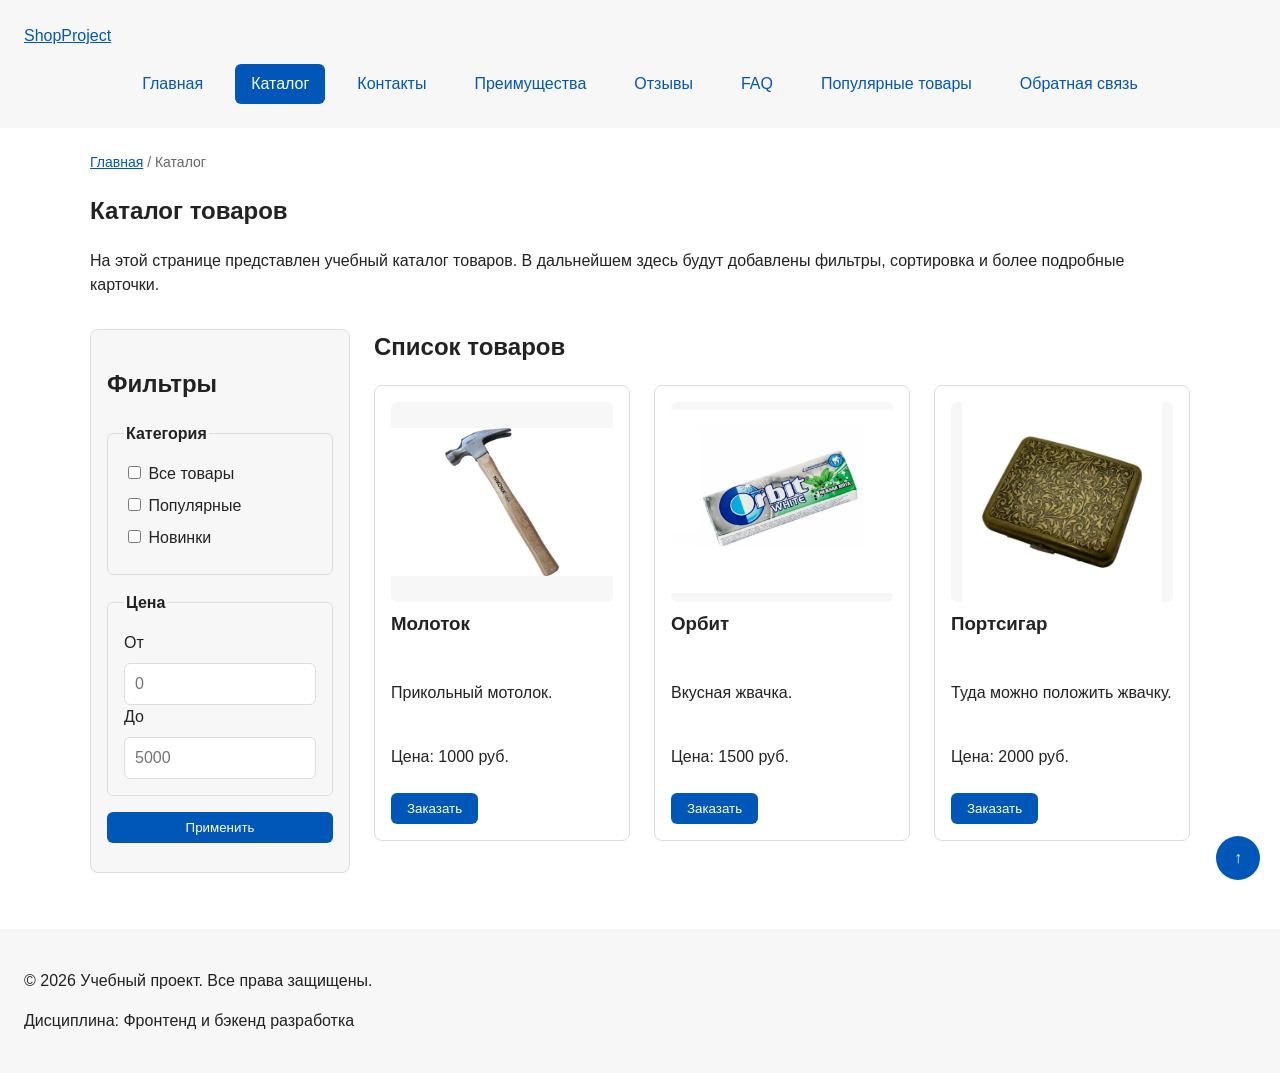
==== catalog.html @ 7b1ee163 "Initial commit" ====
<!DOCTYPE html>
<html lang="ru">

<head>
    <meta charset="UTF-8">
    <meta name="viewport" content="width=device-width, initial-scale=1.0">
    <meta name="description" content="Каталог товаров учебного интернет-магазина.">
    <meta property="og:type" content="website">
    <meta property="og:title" content="Каталог товаров учебного интернет-магазина.">
    <meta property="og:description" content="Учебный frontend-проект интернет-магазина.">
    <meta property="og:image" content="https://maksimm47.github.io/kr1-html-css-shop/images/preview.jpg">
    <title>Каталог товаров — Учебный интернет-магазин</title>
    <link rel="stylesheet" href="css/style.css">
    <link rel="stylesheet" href="css/responsive.css">
    <script src="js/main.js" defer></script>
</head>

<body>
    <header>
        <div class="site-header">
            <a class="site-logo" href="index.html">ShopProject</a>

            <nav class="site-nav" aria-label="Основная навигация">
                <ul class="site-nav__list">
                    <li><a href="index.html">Главная</a></li>
                    <li><a class="site-nav__link site-nav__link--active" href="catalog.html">Каталог</a></li>
                    <li><a href="contacts.html">Контакты</a></li>
                    <li><a href="index.html#advantages">Преимущества</a></li>
                    <li><a href="index.html#reviews">Отзывы</a></li>
                    <li><a href="index.html#faq">FAQ</a></li>
                    <li><a href="index.html#popular">Популярные товары</a></li>
                    <li><a href="index.html#contacts">Обратная связь</a></li>
                </ul>
            </nav>
        </div>
    </header>

    <main>
        <nav class="breadcrumbs" aria-label="Хлебные крошки">
            <a href="index.html">Главная</a>
            <span>Каталог</span>
        </nav>

        <section class="section">
            <h1>Каталог товаров</h1>
            <p>
                На этой странице представлен учебный каталог товаров.
                В дальнейшем здесь будут добавлены фильтры, сортировка и более
                подробные карточки.
            </p>
        </section>
        <section class="catalog-layout">
            <aside class="catalog-filters">
                <h2>Фильтры</h2>

                <form class="filters-form" action="#" method="get">
                    <fieldset>
                        <legend>Категория</legend>

                        <label>
                            <input type="checkbox" name="category" value="all">
                            Все товары
                        </label>

                        <label>
                            <input type="checkbox" name="category" value="popular">
                            Популярные
                        </label>

                        <label>
                            <input type="checkbox" name="category" value="new">
                            Новинки
                        </label>
                    </fieldset>

                    <fieldset>
                        <legend>Цена</legend>

                        <label for="price-from">От</label>
                        <input id="price-from" name="price-from" type="number" min="0" placeholder="0">

                        <label for="price-to">До</label>
                        <input id="price-to" name="price-to" type="number" min="0" placeholder="5000">
                    </fieldset>

                    <button class="button" type="submit">Применить</button>
                </form>
            </aside>

            <section class="section">
                <h2>Список товаров</h2>

                <div class="products-grid">
                    <article class="product-card">
                        <img class="product-card__image" src="images/m.webp" alt="Молоток">
                        <h3>Молоток</h3>
                        <p>Прикольный мотолок.</p>
                        <p>Цена: 1000 руб.</p>
                        <button class="button product-card__button" type="button" data-product="Товар 1">
                            Заказать
                        </button>
                    </article>

                    <article class="product-card">
                        <img class="product-card__image" src="images/orbit.webp" alt="Орбит">
                        <h3>Орбит</h3>
                        <p>Вкусная жвачка.</p>
                        <p>Цена: 1500 руб.</p>
                        <button class="button product-card__button" type="button" data-product="Товар 2">
                            Заказать
                        </button>
                    </article>

                    <article class="product-card">
                        <img class="product-card__image" src="images/ps.webp" alt="Портсигар">
                        <h3>Портсигар</h3>
                        <p>Туда можно положить жвачку.</p>
                        <p>Цена: 2000 руб.</p>
                        <button class="button product-card__button" type="button" data-product="Товар 3">
                            Заказать
                        </button>
                    </article>
                </div>
            </section>
    </main>

    <footer>
        <p>&copy; 2026 Учебный проект. Все права защищены.</p>
        <p>Дисциплина: Фронтенд и бэкенд разработка</p>
    </footer>

    <a href="#" class="to-top" aria-label="Наверх">↑</a>
</body>

</html>
---- css/style.css ----
/* ===============================
   1. Переменные проекта
   =============================== */
:root {
  /* Основные цвета проекта */
  --color-bg: #ffffff;
  --color-text: #222222;
  --color-muted: #666666;
  --color-primary: #0057b8;
  --color-primary-dark: #003f86;
  --color-border: #dddddd;
  --color-surface: #f7f7f7;
  --color-surface-accent: #eef5ff;
  --color-danger: #b00020;
  --color-success: #168a2f;
  --color-success-bg: #eefaf0;
  --color-white: #ffffff;

  /* Отступы */
  --space-xs: 4px;
  --space-sm: 8px;
  --space-md: 16px;
  --space-lg: 24px;
  --space-xl: 32px;

  /* Скругления */
  --radius-sm: 6px;
  --radius-md: 8px;
  --radius-lg: 12px;

  /* Размеры */
  --container-width: 1100px;
}

/* ===============================
   2. Базовые стили
   =============================== */
* {
  box-sizing: border-box;
}

body {
  margin: 0;
  font-family: Arial, sans-serif;
  line-height: 1.5;
  color: var(--color-text);
  background-color: var(--color-bg);
}

header,
main,
footer {
  padding: var(--space-lg);
}

header {
  background-color: var(--color-surface);
}

footer {
  background-color: var(--color-surface);
}

/* ===============================
   3. Общие элементы интерфейса
   =============================== */
a {
  color: var(--color-primary);
}

a:hover {
  color: var(--color-primary-dark);
}

a:focus-visible {
  outline: 2px solid var(--color-primary);
  outline-offset: 3px;
}

.button {
  display: inline-block;
  padding: var(--space-sm) var(--space-md);
  color: var(--color-white);
  background-color: var(--color-primary);
  text-decoration: none;
  border: none;
  border-radius: var(--radius-sm);
  cursor: pointer;
}

.button:hover {
  background-color: var(--color-primary-dark);
}

.button:focus-visible {
  outline: 2px solid var(--color-primary);
  outline-offset: 3px;
}

.button:disabled {
  opacity: 0.6;
  cursor: not-allowed;
}

html {
  scroll-behavior: smooth;
}

:target {
  outline: 2px dashed var(--color-primary);
  outline-offset: 4px;
}

/* ===============================
   4. Компоненты страницы
   =============================== */
.hero {
  max-width: var(--container-width);
  margin: 0 auto var(--space-xl);
  padding: var(--space-xl) var(--space-lg);
  background-color: var(--color-surface-accent);
  border-radius: var(--radius-lg);
}

.section {
  max-width: var(--container-width);
  margin: 0 auto var(--space-xl);
}

.section h2 {
  margin-top: 0;
}

header { 
  position: sticky; 
  top: 0; 
  z-index: 10; 
}
.product-card {
  display: flex;
  flex-direction: column;
  gap: var(--space-sm);
  margin-bottom: 0;
  padding: var(--space-md);
  border: 1px solid var(--color-border);
  border-radius: var(--radius-md);
  background-color: var(--color-bg);
}


.product-card:hover {
  border-color: var(--color-primary);
}

.product-card h3 {
  margin-top: 0;
}

.product-card .button {
  margin-top: auto;
  align-self: flex-start;
}

.product-card__image {
    display: block;
    width: 100%;
    height: 200px;
    object-fit: contain;
    background-color: var(--color-surface);
    border-radius: var(--radius-sm);
}

.aside-info {
  max-width: var(--container-width);
  margin: 0 auto var(--space-xl);
  padding: var(--space-md);
  border-left: 4px solid var(--color-primary);
  background-color: var(--color-surface);
}

.breadcrumbs {
  max-width: var(--container-width);
  margin: 0 auto var(--space-md);
  font-size: 14px;
  color: var(--color-muted);
}

.breadcrumbs a {
  color: var(--color-primary);
}

.breadcrumbs span::before {
  content: " / ";
  color: var(--color-muted);
}

.site-nav__list {
  display: flex;
  flex-wrap: wrap;
  justify-content: center;
  align-items: center;
  gap: var(--space-md);
  padding: 0;
  margin: var(--space-md) 0 0;
  list-style: none;
}

.site-nav__list a {
  display: inline-block;
  padding: var(--space-sm) var(--space-md);
  color: var(--color-primary);
  text-decoration: none;
  border-radius: var(--radius-sm);
}

.site-nav__list a:hover {
  color: var(--color-white);
  background-color: var(--color-primary);
}

.products-grid {
  display: grid;
  grid-template-columns: 1fr;
  gap: var(--space-lg);
}

.catalog-layout {
  max-width: var(--container-width);
  margin: 0 auto var(--space-xl);
  display: grid;
  grid-template-columns: 1fr;
  grid-template-areas:
    "filters"
    "products";
  gap: var(--space-lg);
}

.catalog-filters {
  grid-area: filters;
  padding: var(--space-md);
  border: 1px solid var(--color-border);
  border-radius: var(--radius-md);
  background-color: var(--color-surface);
}

.catalog-products {
  grid-area: products;
}

.filters-form {
  display: grid;
  gap: var(--space-md);
}

.filters-form fieldset {
  margin: 0;
  padding: var(--space-md);
  border: 1px solid var(--color-border);
  border-radius: var(--radius-sm);
}

.filters-form legend {
  font-weight: 700;
}

.filters-form label {
  display: block;
  margin-bottom: var(--space-sm);
}

.filters-form input[type="number"] {
  width: 100%;
  padding: 8px 10px;
  border: 1px solid var(--color-border);
  border-radius: var(--radius-sm);
  font: inherit;
}

/* ===============================
   5. Форма и модальное окно
   =============================== */
.order-dialog {
  width: min(100% - 32px, 560px);
  padding: var(--space-lg);
  border: none;
  border-radius: var(--radius-lg);
}

.order-dialog::backdrop {
  background-color: rgba(0, 0, 0, 0.5);
}

.form-field {
  margin-bottom: var(--space-md);
}

.form-field label {
  display: block;
  margin-bottom: var(--space-xs);
}

.form-field input,
.form-field select,
.form-field textarea {
  width: 100%;
  padding: 10px 12px;
  border: 1px solid var(--color-border);
  border-radius: var(--radius-sm);
  font: inherit;
}

.form-field input[type="checkbox"] {
  width: auto;
}

.form-field small {
  display: block;
  margin-top: var(--space-xs);
  color: var(--color-muted);
}

.form-field input:hover,
.form-field select:hover,
.form-field textarea:hover {
  border-color: var(--color-primary);
}

.form-field input:focus-visible,
.form-field select:focus-visible,
.form-field textarea:focus-visible,
.form-actions button:focus-visible {
  outline: 2px solid var(--color-primary);
  outline-offset: 3px;
}

[aria-invalid="true"] {
  border-color: var(--color-danger);
}

.success-message {
  max-width: var(--container-width);
  margin: var(--space-lg) auto;
  padding: var(--space-md);
  border-left: 4px solid var(--color-success);
  background-color: var(--color-success-bg);
}

/* ===============================
   Блок отзывов
   =============================== */
.reviews-grid {
  display: grid;
  grid-template-columns: 1fr;
  gap: var(--space-lg);
}

.review-card {
  display: flex;
  flex-direction: column;
  justify-content: space-between;
  gap: var(--space-md);
  margin: 0;
  padding: var(--space-lg);
  border: 1px solid var(--color-border);
  border-radius: var(--radius-md);
  background-color: var(--color-surface);
  transition: border-color 0.2s ease, transform 0.2s ease;
}

.review-card:hover {
  border-color: var(--color-primary);
  transform: translateY(-2px);
}

.review-card__text {
  margin: 0;
  font-style: italic;
  color: var(--color-text);
}

.review-card__text::before {
  content: "«";
  color: var(--color-primary);
}

.review-card__text::after {
  content: "»";
  color: var(--color-primary);
}

.review-card__author {
  margin: 0;
  font-size: 14px;
  font-weight: 700;
  color: var(--color-muted);
}

.review-card__rating {
  color: #f5a623;
  font-size: 14px;
  letter-spacing: 2px;
}

/* ===============================
   Блок FAQ (часто задаваемые вопросы)
   =============================== */
.faq-list {
  display: grid;
  gap: var(--space-md);
}

.faq-item {
  padding: var(--space-md) var(--space-lg);
  border: 1px solid var(--color-border);
  border-radius: var(--radius-md);
  background-color: var(--color-bg);
  transition: border-color 0.2s ease;
}

.faq-item[open] {
  border-color: var(--color-primary);
}

.faq-item:hover {
  border-color: var(--color-primary);
}

.faq-item__question {
  cursor: pointer;
  font-weight: 700;
  list-style: none;
  position: relative;
  padding-right: var(--space-lg);
}

/* Убираем стандартный треугольник */
.faq-item__question::-webkit-details-marker {
  display: none;
}

.faq-item__question::after {
  content: "+";
  position: absolute;
  right: 0;
  top: 0;
  font-size: 20px;
  font-weight: 400;
  color: var(--color-primary);
  transition: transform 0.2s ease;
}

.faq-item[open] .faq-item__question::after {
  content: "−";
  transform: rotate(180deg);
}

.faq-item__question:focus-visible {
  outline: 2px solid var(--color-primary);
  outline-offset: 4px;
  border-radius: var(--radius-sm);
}

.faq-item__answer {
  margin: var(--space-md) 0 0;
  color: var(--color-muted);
}

.site-nav__list a.site-nav__link--active {
    background-color: var(--color-primary);
    color: var(--color-white);
}

.site-nav__list a.site-nav__link--active:hover {
    color: var(--color-white);
    background-color: var(--color-primary-dark);
}

.to-top {
    position: fixed;
    right: 20px; bottom: 20px;
    width: 44px; height: 44px;
    display: grid; place-items: center;
    background: var(--color-primary);
    color: #fff; border-radius: 50%;
    text-decoration: none; z-index: 20;
}

#advantages,
#popular,
#reviews,
#faq,
#contacts {
    scroll-margin-top: 90px;
}
---- css/responsive.css ----
img,
video {
    max-width: 100%;
    height: auto;
    display: block;
}

html,
body {
    overflow-x: hidden;
}

h1, h2, h3, h4, h5, h6, p, a, li, td, th {
    overflow-wrap: break-word;
    word-wrap: break-word;
}

@media (min-width: 768px) {
    .products-grid {
        grid-template-columns: repeat(2, 1fr);
    }

    .reviews-grid {
        grid-template-columns: repeat(2, 1fr);
    }
}

@media (min-width: 1024px) {
    .products-grid {
        grid-template-columns: repeat(3, 1fr);
    }

    .reviews-grid {
        grid-template-columns: repeat(3, 1fr);
    }

    .catalog-layout {
        grid-template-columns: 260px 1fr;
        grid-template-areas: "filters products";
    }
}
    
@media (min-width: 1440px) {
    :root {
        --container-width: 1200px;
    }
}
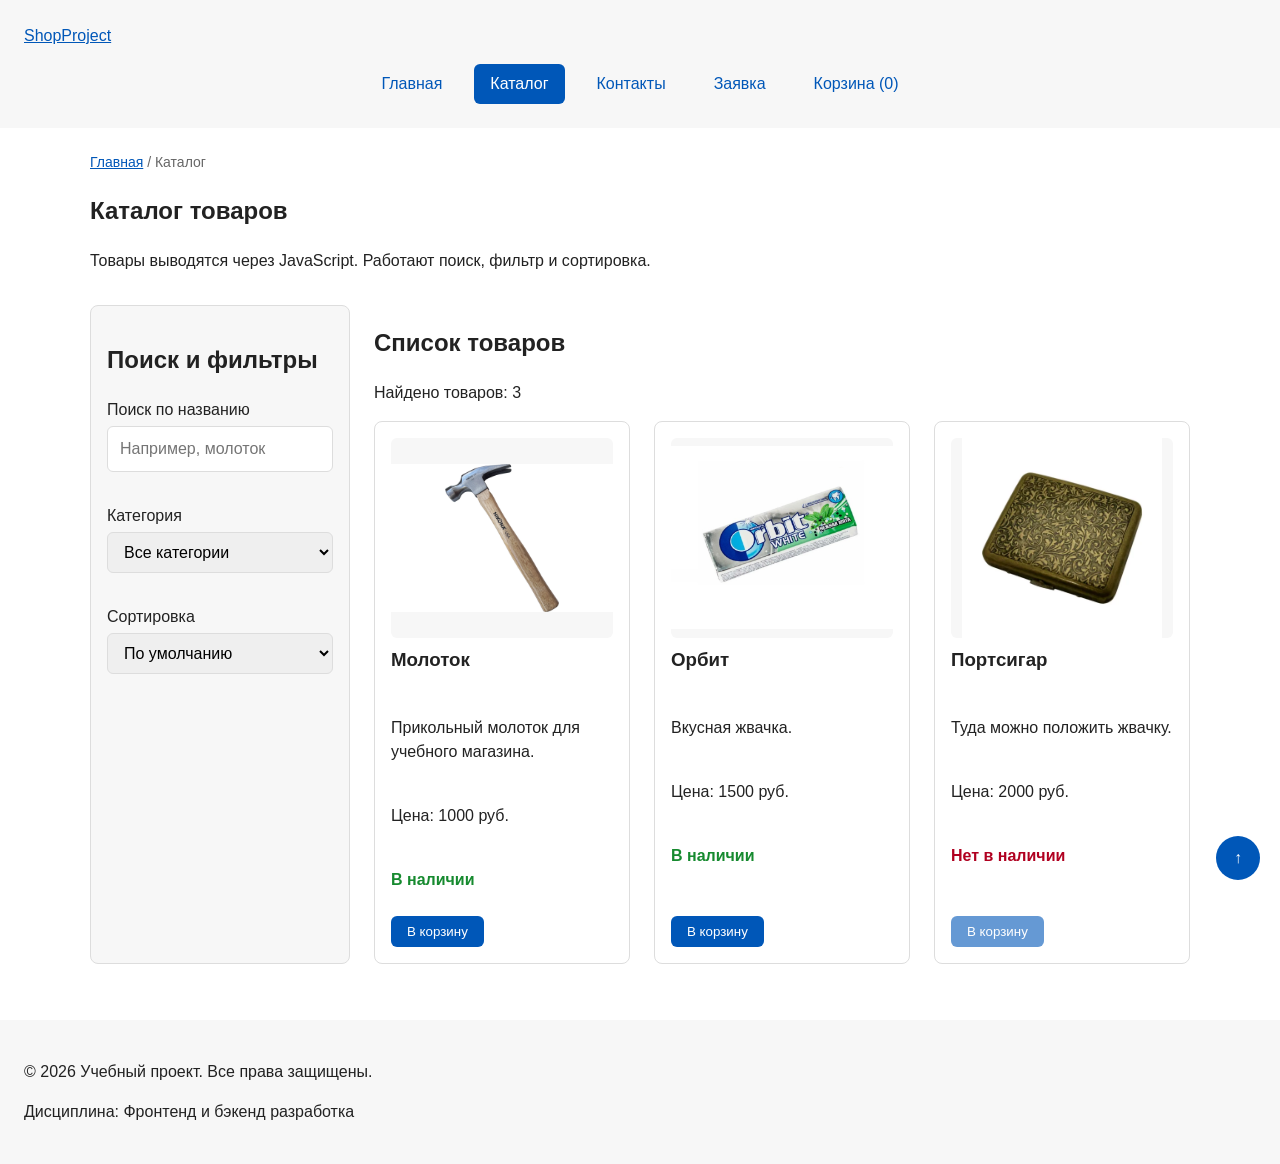
==== commit d4690183: "Final commit" ====
--- a/catalog.html
+++ b/catalog.html
@@ -4,14 +4,12 @@
 <head>
     <meta charset="UTF-8">
     <meta name="viewport" content="width=device-width, initial-scale=1.0">
-    <meta name="description" content="Каталог товаров учебного интернет-магазина.">
-    <meta property="og:type" content="website">
-    <meta property="og:title" content="Каталог товаров учебного интернет-магазина.">
-    <meta property="og:description" content="Учебный frontend-проект интернет-магазина.">
-    <meta property="og:image" content="https://maksimm47.github.io/kr1-html-css-shop/images/preview.jpg">
     <title>Каталог товаров — Учебный интернет-магазин</title>
     <link rel="stylesheet" href="css/style.css">
     <link rel="stylesheet" href="css/responsive.css">
+    <script src="js/data.js" defer></script>
+    <script src="js/catalog.js" defer></script>
+    <script src="js/cart.js" defer></script>
     <script src="js/main.js" defer></script>
 </head>
 
@@ -25,11 +23,8 @@
                     <li><a href="index.html">Главная</a></li>
                     <li><a class="site-nav__link site-nav__link--active" href="catalog.html">Каталог</a></li>
                     <li><a href="contacts.html">Контакты</a></li>
-                    <li><a href="index.html#advantages">Преимущества</a></li>
-                    <li><a href="index.html#reviews">Отзывы</a></li>
-                    <li><a href="index.html#faq">FAQ</a></li>
-                    <li><a href="index.html#popular">Популярные товары</a></li>
-                    <li><a href="index.html#contacts">Обратная связь</a></li>
+                    <li><a href="order.html">Заявка</a></li>
+                    <li><a href="cart.html">Корзина (<span id="cart-count">0</span>)</a></li>
                 </ul>
             </nav>
         </div>
@@ -43,85 +38,54 @@
 
         <section class="section">
             <h1>Каталог товаров</h1>
-            <p>
-                На этой странице представлен учебный каталог товаров.
-                В дальнейшем здесь будут добавлены фильтры, сортировка и более
-                подробные карточки.
-            </p>
+            <p>Товары выводятся через JavaScript. Работают поиск, фильтр и сортировка.</p>
         </section>
+
         <section class="catalog-layout">
             <aside class="catalog-filters">
-                <h2>Фильтры</h2>
+                <h2>Поиск и фильтры</h2>
 
                 <form class="filters-form" action="#" method="get">
-                    <fieldset>
-                        <legend>Категория</legend>
+                    <div class="form-field">
+                        <label for="search-input">Поиск по названию</label>
+                        <input id="search-input" name="search" type="search" placeholder="Например, молоток">
+                    </div>
 
-                        <label>
-                            <input type="checkbox" name="category" value="all">
-                            Все товары
-                        </label>
+                    <div class="form-field">
+                        <label for="category-filter">Категория</label>
+                        <select id="category-filter" name="category">
+                            <option value="all">Все категории</option>
+                            <option value="tools">Инструменты</option>
+                            <option value="food">Сладости</option>
+                            <option value="accessories">Аксессуары</option>
+                        </select>
+                    </div>
 
-                        <label>
-                            <input type="checkbox" name="category" value="popular">
-                            Популярные
-                        </label>
-
-                        <label>
-                            <input type="checkbox" name="category" value="new">
-                            Новинки
-                        </label>
-                    </fieldset>
-
-                    <fieldset>
-                        <legend>Цена</legend>
-
-                        <label for="price-from">От</label>
-                        <input id="price-from" name="price-from" type="number" min="0" placeholder="0">
-
-                        <label for="price-to">До</label>
-                        <input id="price-to" name="price-to" type="number" min="0" placeholder="5000">
-                    </fieldset>
-
-                    <button class="button" type="submit">Применить</button>
+                    <div class="form-field">
+                        <label for="sort-select">Сортировка</label>
+                        <select id="sort-select" name="sort">
+                            <option value="default">По умолчанию</option>
+                            <option value="price-asc">Цена: по возрастанию</option>
+                            <option value="price-desc">Цена: по убыванию</option>
+                            <option value="title-asc">Название: А–Я</option>
+                        </select>
+                    </div>
                 </form>
             </aside>
 
-            <section class="section">
+            <section class="catalog-products">
                 <h2>Список товаров</h2>
+                <p id="products-count">Найдено товаров: 0</p>
 
-                <div class="products-grid">
-                    <article class="product-card">
-                        <img class="product-card__image" src="images/m.webp" alt="Молоток">
-                        <h3>Молоток</h3>
-                        <p>Прикольный мотолок.</p>
-                        <p>Цена: 1000 руб.</p>
-                        <button class="button product-card__button" type="button" data-product="Товар 1">
-                            Заказать
-                        </button>
-                    </article>
+                <div class="products-grid" id="products-grid"></div>
 
-                    <article class="product-card">
-                        <img class="product-card__image" src="images/orbit.webp" alt="Орбит">
-                        <h3>Орбит</h3>
-                        <p>Вкусная жвачка.</p>
-                        <p>Цена: 1500 руб.</p>
-                        <button class="button product-card__button" type="button" data-product="Товар 2">
-                            Заказать
-                        </button>
-                    </article>
-
-                    <article class="product-card">
-                        <img class="product-card__image" src="images/ps.webp" alt="Портсигар">
-                        <h3>Портсигар</h3>
-                        <p>Туда можно положить жвачку.</p>
-                        <p>Цена: 2000 руб.</p>
-                        <button class="button product-card__button" type="button" data-product="Товар 3">
-                            Заказать
-                        </button>
-                    </article>
+                <div class="empty-state" id="empty-state" hidden>
+                    <h3>Ничего не найдено</h3>
+                    <p>Попробуйте изменить поисковый запрос или выбрать другую категорию.</p>
+                    <button class="button" type="button" id="reset-filters">Сбросить фильтры</button>
                 </div>
             </section>
+        </section>
     </main>
 
     <footer>
--- a/css/style.css
+++ b/css/style.css
@@ -492,3 +492,44 @@
 #contacts {
     scroll-margin-top: 90px;
 }
+
+.form-error {
+  display: block;
+  min-height: 1em;
+  margin-top: var(--space-xs);
+  color: var(--color-danger);
+  font-size: 14px;
+}
+
+.product-card__available {
+  color: var(--color-success);
+  font-weight: 700;
+}
+
+.product-card__unavailable {
+  color: var(--color-danger);
+  font-weight: 700;
+}
+
+.empty-state {
+  margin-top: var(--space-lg);
+  padding: var(--space-lg);
+  border: 1px dashed var(--color-border);
+  border-radius: var(--radius-md);
+  background-color: var(--color-surface);
+}
+
+.cart-row {
+  display: flex;
+  flex-wrap: wrap;
+  align-items: center;
+  justify-content: space-between;
+  gap: var(--space-md);
+  padding: var(--space-md);
+  border-bottom: 1px solid var(--color-border);
+}
+
+#cart-total {
+  font-weight: 700;
+  font-size: 20px;
+}
